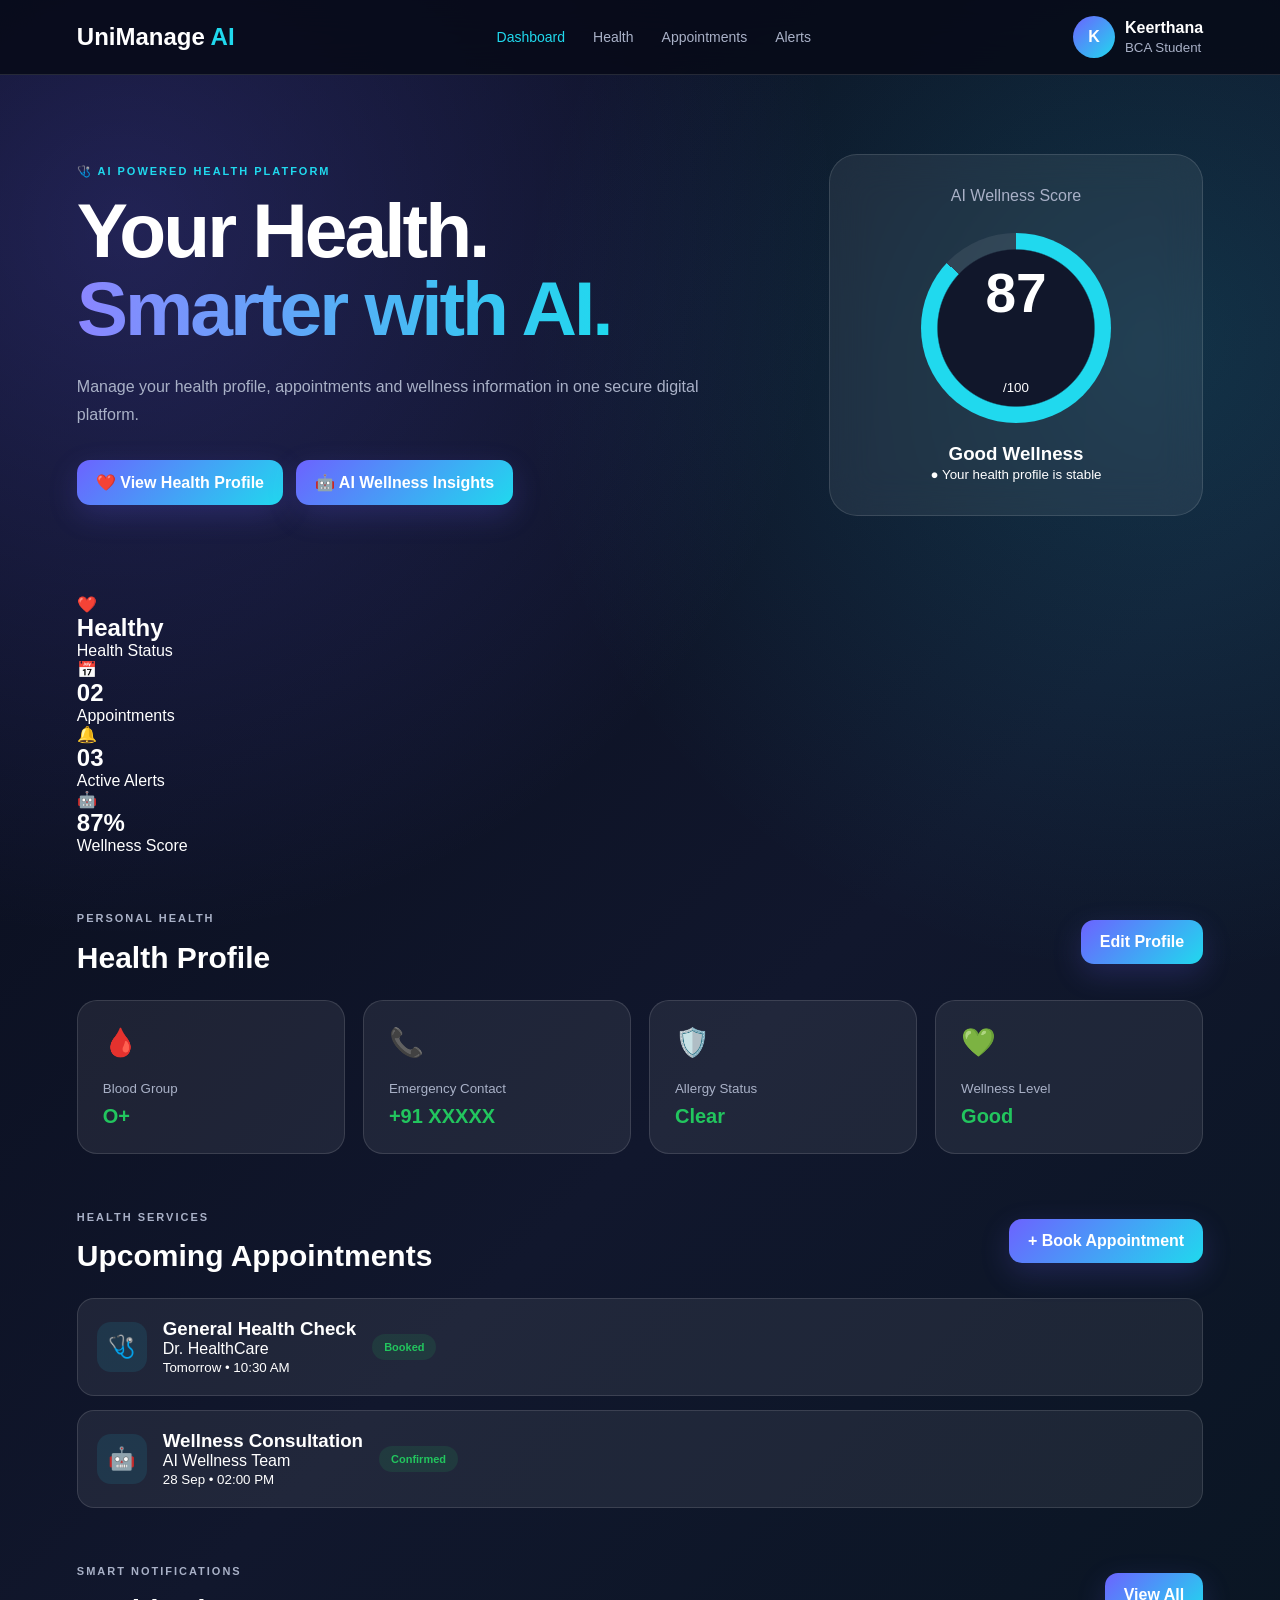
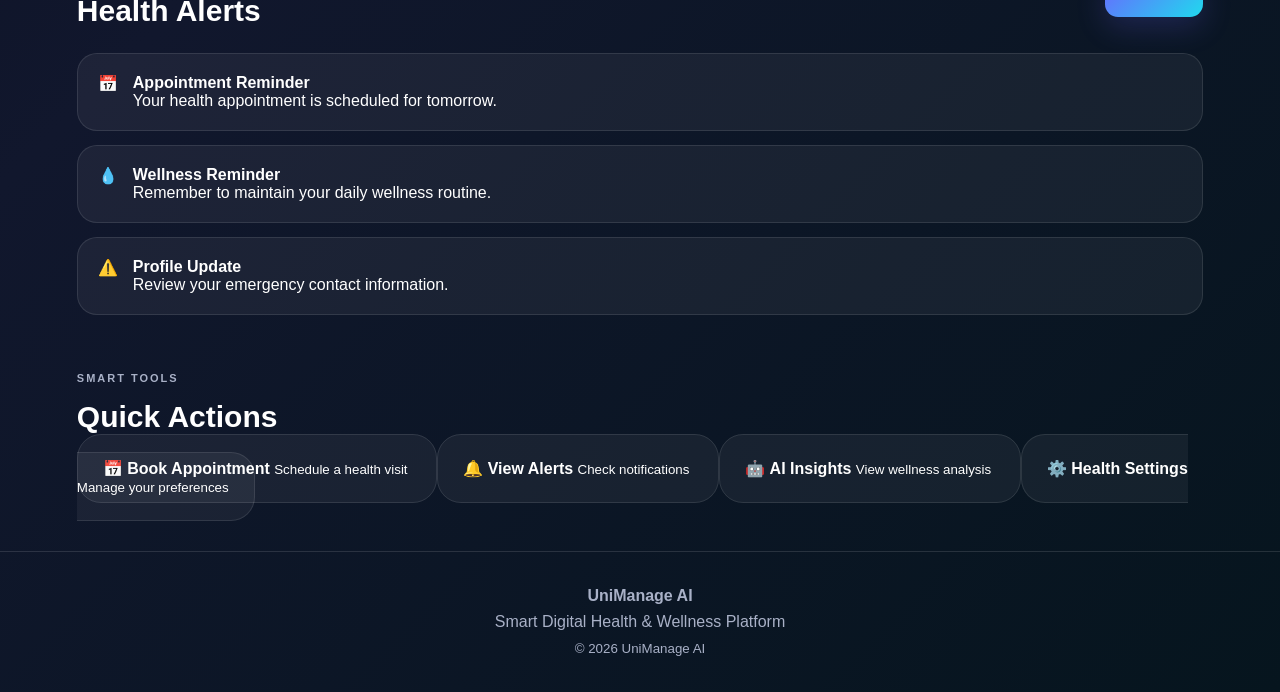
==== index.html @ bf82d54b "Add UniManage AI frontend" ====
<!DOCTYPE html>
<html lang="en">

<head>
    <meta charset="UTF-8">
    <meta name="viewport" content="width=device-width, initial-scale=1.0">

    <title>UniManage AI - Health & Wellness</title>

    <link rel="stylesheet" href="style.css">
</head>

<body>

    <!-- NAVBAR -->
    <nav class="navbar">

        <div class="logo">
            UniManage <span>AI</span>
        </div>

        <div class="nav-links">
            <a href="index.html" class="active">Dashboard</a>
            <a href="health.html">Health</a>
            <a href="appointments.html">Appointments</a>
            <a href="alerts.html">Alerts</a>
        </div>

        <div class="profile">
            <div class="profile-avatar">K</div>

            <div>
                <strong>Keerthana</strong>
                <small>BCA Student</small>
            </div>
        </div>

    </nav>


    <main id="dashboard">

        <!-- HERO -->
        <section class="hero">

            <div class="hero-content">

                <p class="eyebrow">
                    🩺 AI POWERED HEALTH PLATFORM
                </p>

                <h1>
                    Your Health.<br>
                    <span>Smarter with AI.</span>
                </h1>

                <p>
                    Manage your health profile, appointments and
                    wellness information in one secure digital platform.
                </p>

                <div class="hero-buttons">

                    <!-- HEALTH PAGE -->
                    <a href="health.html" class="btn">
                        ❤️ View Health Profile
                    </a>

                    <!-- AI INSIGHTS -->
                    <a href="health.html" class="btn">
                        🤖 AI Wellness Insights
                    </a>

                </div>

            </div>


            <div class="score-card">

                <p>AI Wellness Score</p>

                <div class="score-circle">
                    <strong>87</strong>
                    <small>/100</small>
                </div>

                <h3>Good Wellness</h3>

                <small>
                    ● Your health profile is stable
                </small>

            </div>

        </section>


        <!-- STATS -->
        <section class="stats" id="health">

            <div class="card">
                <span class="icon">❤️</span>
                <h2>Healthy</h2>
                <p>Health Status</p>
            </div>

            <div class="card">
                <span class="icon">📅</span>
                <h2>02</h2>
                <p>Appointments</p>
            </div>

            <div class="card">
                <span class="icon">🔔</span>
                <h2>03</h2>
                <p>Active Alerts</p>
            </div>

            <div class="card">
                <span class="icon">🤖</span>
                <h2>87%</h2>
                <p>Wellness Score</p>
            </div>

        </section>


        <!-- HEALTH PROFILE -->
        <section class="section">

            <div class="section-title">

                <div>
                    <p class="eyebrow">PERSONAL HEALTH</p>
                    <h2>Health Profile</h2>
                </div>

                <a href="health.html" class="btn">
                    Edit Profile
                </a>

            </div>


            <div class="health-grid">

                <div class="health-card">
                    <span>🩸</span>
                    <small>Blood Group</small>
                    <strong>O+</strong>
                </div>

                <div class="health-card">
                    <span>📞</span>
                    <small>Emergency Contact</small>
                    <strong>+91 XXXXX</strong>
                </div>

                <div class="health-card">
                    <span>🛡️</span>
                    <small>Allergy Status</small>
                    <strong>Clear</strong>
                </div>

                <div class="health-card">
                    <span>💚</span>
                    <small>Wellness Level</small>
                    <strong>Good</strong>
                </div>

            </div>

        </section>


        <!-- APPOINTMENTS -->
        <section class="section" id="appointments">

            <div class="section-title">

                <div>
                    <p class="eyebrow">HEALTH SERVICES</p>
                    <h2>Upcoming Appointments</h2>
                </div>

                <a href="appointments.html" class="btn">
                    + Book Appointment
                </a>

            </div>


            <div class="appointment-list">

                <div class="appointment-card">

                    <div class="appointment-icon">
                        🩺
                    </div>

                    <div>
                        <h3>General Health Check</h3>
                        <p>Dr. HealthCare</p>
                        <small>Tomorrow • 10:30 AM</small>
                    </div>

                    <span class="status">
                        Booked
                    </span>

                </div>


                <div class="appointment-card">

                    <div class="appointment-icon">
                        🤖
                    </div>

                    <div>
                        <h3>Wellness Consultation</h3>
                        <p>AI Wellness Team</p>
                        <small>28 Sep • 02:00 PM</small>
                    </div>

                    <span class="status">
                        Confirmed
                    </span>

                </div>

            </div>

        </section>


        <!-- ALERTS -->
        <section class="section" id="alerts">

            <div class="section-title">

                <div>
                    <p class="eyebrow">SMART NOTIFICATIONS</p>
                    <h2>Health Alerts</h2>
                </div>

                <a href="alerts.html" class="btn">
                    View All
                </a>

            </div>


            <div class="alert-list">

                <div class="alert-card">

                    <span>📅</span>

                    <div>
                        <strong>Appointment Reminder</strong>

                        <p>
                            Your health appointment is scheduled for tomorrow.
                        </p>
                    </div>

                </div>


                <div class="alert-card">

                    <span>💧</span>

                    <div>
                        <strong>Wellness Reminder</strong>

                        <p>
                            Remember to maintain your daily wellness routine.
                        </p>
                    </div>

                </div>


                <div class="alert-card">

                    <span>⚠️</span>

                    <div>
                        <strong>Profile Update</strong>

                        <p>
                            Review your emergency contact information.
                        </p>
                    </div>

                </div>

            </div>

        </section>


        <!-- QUICK ACTIONS -->
        <section class="section">

            <div class="section-title">

                <div>
                    <p class="eyebrow">SMART TOOLS</p>
                    <h2>Quick Actions</h2>
                </div>

            </div>


            <div class="quick-grid">

                <a href="appointments.html" class="quick-card">

                    <span>📅</span>

                    <strong>Book Appointment</strong>

                    <small>
                        Schedule a health visit
                    </small>

                </a>


                <a href="alerts.html" class="quick-card">

                    <span>🔔</span>

                    <strong>View Alerts</strong>

                    <small>
                        Check notifications
                    </small>

                </a>


                <a href="health.html" class="quick-card">

                    <span>🤖</span>

                    <strong>AI Insights</strong>

                    <small>
                        View wellness analysis
                    </small>

                </a>


                <a href="health.html" class="quick-card">

                    <span>⚙️</span>

                    <strong>Health Settings</strong>

                    <small>
                        Manage your preferences
                    </small>

                </a>

            </div>

        </section>

    </main>


    <!-- FOOTER -->
    <footer>

        <strong>UniManage AI</strong>

        <p>
            Smart Digital Health & Wellness Platform
        </p>

        <small>
            © 2026 UniManage AI
        </small>

    </footer>


    <script src="script.js"></script>

</body>

</html>
---- style.css ----
/* =========================================================
   UNIMANAGE AI - COMPLETE STYLE.CSS
   Dashboard + Health + Wellness + Login + Mobile App UI
   ========================================================= */

* {
    margin: 0;
    padding: 0;
    box-sizing: border-box;
}

:root {
    --bg: #070b18;
    --card: rgba(255,255,255,0.07);
    --border: rgba(255,255,255,0.12);
    --primary: #6c63ff;
    --cyan: #20d9ee;
    --green: #22c55e;
    --orange: #f59e0b;
    --text: #ffffff;
    --muted: #a9b1c7;
}

html {
    scroll-behavior: smooth;
}

body {
    font-family: "Segoe UI", Arial, sans-serif;

    background:
        radial-gradient(
            circle at 10% 10%,
            rgba(108,99,255,.25),
            transparent 30%
        ),
        radial-gradient(
            circle at 90% 15%,
            rgba(32,217,238,.15),
            transparent 28%
        ),
        linear-gradient(
            135deg,
            #070b18,
            #11172d,
            #06151e
        );

    color: var(--text);

    min-height: 100vh;

    overflow-x: hidden;
}


/* =========================================================
   NAVBAR
   ========================================================= */

.navbar {
    height: 75px;

    padding: 0 6%;

    display: flex;
    align-items: center;
    justify-content: space-between;

    position: sticky;
    top: 0;

    z-index: 1000;

    background: rgba(7,11,24,.88);

    backdrop-filter: blur(18px);

    border-bottom: 1px solid var(--border);
}

.logo {
    font-size: 24px;
    font-weight: 800;
}

.logo span {
    color: var(--cyan);
}

.nav-links {
    display: flex;
    gap: 28px;
}

.nav-links a {
    color: var(--muted);
    text-decoration: none;
    font-size: 14px;
    transition: .3s;
}

.nav-links a:hover,
.nav-links a.active {
    color: var(--cyan);
}


/* =========================================================
   PROFILE
   ========================================================= */

.profile {
    display: flex;
    align-items: center;
    gap: 10px;
}

.profile small {
    display: block;
    color: var(--muted);
    margin-top: 3px;
}

.profile-avatar,
.user-avatar {
    display: flex;
    align-items: center;
    justify-content: center;

    border-radius: 50%;

    font-weight: 800;

    background:
        linear-gradient(
            135deg,
            var(--primary),
            var(--cyan)
        );
}

.profile-avatar {
    width: 42px;
    height: 42px;
}

.user-avatar {
    width: 55px;
    height: 55px;
    font-size: 21px;
}


/* =========================================================
   MAIN CONTAINER
   ========================================================= */

main {
    width: 88%;
    max-width: 1400px;

    margin: 0 auto;

    padding: 0;

    box-sizing: border-box;
}

.container {
    width: 100%;
}


/* =========================================================
   HERO
   ========================================================= */

.hero {
    min-height: 520px;

    display: grid;

    grid-template-columns:
        1.5fr .8fr;

    align-items: center;

    gap: 50px;

    padding: 70px 0;
}

.eyebrow,
.small-label {
    color: var(--cyan);

    font-size: 11px;

    font-weight: 800;

    letter-spacing: 2px;
}

.eyebrow {
    margin-bottom: 13px;
}

.hero h1 {
    font-size: clamp(45px,6vw,78px);

    line-height: 1.02;

    letter-spacing: -3px;

    margin-bottom: 25px;
}

.hero h1 span {
    background:
        linear-gradient(
            90deg,
            #8b85ff,
            var(--cyan)
        );

    -webkit-background-clip: text;

    -webkit-text-fill-color: transparent;
}

.hero-content > p:not(.eyebrow) {
    max-width: 650px;

    color: var(--muted);

    line-height: 1.8;

    font-size: 16px;
}

.hero-buttons {
    display: flex;

    gap: 13px;

    flex-wrap: wrap;

    margin-top: 30px;
}


/* =========================================================
   BUTTON
   ========================================================= */

.btn {
    display: inline-flex;

    align-items: center;

    justify-content: center;

    border: 0;

    padding: 13px 19px;

    border-radius: 13px;

    color: white;

    font-weight: 700;

    cursor: pointer;

    text-decoration: none;

    background:
        linear-gradient(
            135deg,
            var(--primary),
            var(--cyan)
        );

    box-shadow:
        0 10px 30px
        rgba(108,99,255,.2);

    transition: .3s;
}

.btn:hover {
    transform: translateY(-3px);

    box-shadow:
        0 15px 35px
        rgba(32,217,238,.2);
}


/* =========================================================
   DASHBOARD WELCOME
   ========================================================= */

.dashboard-welcome {
    position: relative;

    overflow: hidden;

    margin-top: 30px;

    padding: 32px;

    border-radius: 28px;

    display: flex;

    justify-content: space-between;

    align-items: center;

    gap: 25px;

    background:
        linear-gradient(
            135deg,
            rgba(37,99,235,.35),
            rgba(6,182,212,.15),
            rgba(124,58,237,.22)
        );

    border: 1px solid
        rgba(0,210,255,.25);

    box-shadow:
        0 20px 50px
        rgba(0,0,0,.20);
}

.dashboard-welcome::before {
    content: "";

    position: absolute;

    width: 180px;
    height: 180px;

    right: -60px;
    top: -70px;

    border-radius: 50%;

    background:
        rgba(0,217,255,.16);

    filter: blur(10px);
}

.dashboard-welcome h1 {
    position: relative;

    margin: 10px 0;

    font-size: 36px;
}

.dashboard-welcome p {
    position: relative;

    color: #cbd5e1;

    line-height: 1.6;
}

.dashboard-user {
    display: flex;

    align-items: center;

    gap: 12px;

    min-width: 180px;
}

.dashboard-user span {
    display: block;

    margin-top: 5px;

    opacity: .7;

    font-size: 13px;
}


/* =========================================================
   SECTIONS
   ========================================================= */

.section {
    margin-top: 55px;

    margin-bottom: 55px;
}

.section-title {
    display: flex;

    justify-content: space-between;

    align-items: center;

    gap: 20px;

    margin-bottom: 25px;
}

.section-title h2 {
    font-size: 30px;

    margin-top: 5px;
}

.section-title p {
    color: var(--muted);

    line-height: 1.6;
}


/* =========================================================
   DASHBOARD STATS
   ========================================================= */

.dashboard-stats {
    display: grid;

    grid-template-columns:
        repeat(4,1fr);

    gap: 18px;

    margin-top: 25px;
}

.stat-card {
    position: relative;

    overflow: hidden;

    min-height: 105px;

    padding: 22px;

    border-radius: 22px;

    display: flex;

    align-items: center;

    gap: 16px;

    background:
        rgba(255,255,255,.06);

    border:
        1px solid
        rgba(255,255,255,.10);

    backdrop-filter:
        blur(16px);

    transition: .25s ease;
}

.stat-card:hover {
    transform: translateY(-6px);

    border-color:
        rgba(0,217,255,.45);

    box-shadow:
        0 15px 35px
        rgba(0,0,0,.20);
}

.stat-icon {
    width: 52px;
    height: 52px;

    display: flex;

    align-items: center;
    justify-content: center;

    border-radius: 16px;

    background:
        rgba(255,255,255,.08);

    font-size: 26px;

    flex-shrink: 0;
}

.stat-card strong {
    display: block;

    font-size: 19px;

    margin-bottom: 5px;
}

.stat-card span {
    display: block;

    opacity: .65;

    font-size: 13px;
}


/* =========================================================
   MODULE GRID
   ========================================================= */

.module-grid {
    display: grid;

    grid-template-columns:
        repeat(3,1fr);

    gap: 22px;

    margin-top: 25px;
}

.module-link {
    display: block;

    color: inherit;

    text-decoration: none;

    min-height: 190px;

    padding: 25px;

    transition: .3s;
}

.module-link:hover {
    transform: translateY(-7px);

    border-color:
        rgba(0,220,255,.6);

    box-shadow:
        0 15px 35px
        rgba(0,0,0,.25);
}

.module-arrow {
    display: inline-block;

    margin-top: 15px;

    color: #00d9ff;

    font-weight: 700;
}


/* =========================================================
   QUICK CARDS
   ========================================================= */

.quick-card {
    position: relative;

    overflow: hidden;

    padding: 25px;

    border-radius: 24px;

    background:
        rgba(255,255,255,.055);

    border:
        1px solid
        rgba(255,255,255,.10);

    backdrop-filter:
        blur(14px);

    color: white;

    text-decoration: none;

    transition: .25s ease;
}

.quick-card:hover {
    transform: translateY(-7px);

    border-color:
        rgba(0,217,255,.45);

    box-shadow:
        0 18px 40px
        rgba(0,0,0,.22);
}

.quick-icon {
    width: 58px;
    height: 58px;

    display: flex;

    align-items: center;
    justify-content: center;

    border-radius: 18px;

    background:
        linear-gradient(
            135deg,
            rgba(37,99,235,.30),
            rgba(6,182,212,.20)
        );

    font-size: 28px;

    margin-bottom: 18px;
}

.quick-card h3 {
    margin-bottom: 8px;
}

.quick-card p {
    opacity: .68;

    line-height: 1.6;

    font-size: 14px;
}


/* =========================================================
   AI CARD
   ========================================================= */

.ai-card {
    position: relative;

    overflow: hidden;

    display: flex;

    align-items: flex-start;

    gap: 20px;

    padding: 28px;

    border-radius: 26px;

    background:
        linear-gradient(
            135deg,
            rgba(124,58,237,.20),
            rgba(6,182,212,.12)
        );

    border:
        1px solid
        rgba(255,255,255,.12);

    box-shadow:
        0 18px 45px
        rgba(0,0,0,.18);
}

.ai-icon {
    width: 58px;
    height: 58px;

    display: flex;

    align-items: center;
    justify-content: center;

    border-radius: 18px;

    background:
        rgba(255,255,255,.10);

    font-size: 28px;

    flex-shrink: 0;
}

.ai-card h2 {
    margin: 5px 0 10px;
}

.ai-card p {
    line-height: 1.7;

    opacity: .75;
}


/* =========================================================
   ALERTS
   ========================================================= */

.alert-list {
    display: grid;

    gap: 14px;
}

.alert-card {
    display: flex;

    align-items: flex-start;

    gap: 15px;

    padding: 20px;

    border-radius: 20px;

    background:
        rgba(255,255,255,.055);

    border:
        1px solid
        rgba(255,255,255,.10);

    transition: .25s ease;
}

.alert-card:hover {
    transform: translateX(5px);

    border-color:
        rgba(0,217,255,.35);
}

.alert-icon {
    width: 46px;
    height: 46px;

    display: flex;

    align-items: center;
    justify-content: center;

    border-radius: 14px;

    background:
        rgba(255,255,255,.08);

    font-size: 22px;

    flex-shrink: 0;
}

.alert-content h3 {
    margin-bottom: 6px;
}

.alert-content p {
    color: var(--muted);

    line-height: 1.5;
}

.alert-priority {
    display: inline-block;

    margin-top: 8px;

    padding: 5px 10px;

    border-radius: 20px;

    background:
        rgba(255,255,255,.08);

    font-size: 12px;
}


/* =========================================================
   FOOTER
   ========================================================= */

footer {
    padding: 35px 6%;

    text-align: center;

    color: var(--muted);

    border-top:
        1px solid
        var(--border);
}

footer p {
    margin: 8px 0;
}


/* =========================================================
   SCORE CARD
   ========================================================= */

.score-card {
    padding: 32px;

    border-radius: 28px;

    text-align: center;

    background: var(--card);

    border:
        1px solid
        var(--border);

    backdrop-filter:
        blur(20px);
}

.score-card > p {
    color: var(--muted);
}

.score-circle {
    width: 190px;
    height: 190px;

    margin: 28px auto 20px;

    border-radius: 50%;

    display: grid;

    place-items: center;

    background:
        radial-gradient(
            circle,
            #11172b 58%,
            transparent 59%
        ),
        conic-gradient(
            var(--cyan) 0 87%,
            rgba(255,255,255,.08) 87%
        );
}

.score-circle strong {
    font-size: 55px;
}


/* =========================================================
   OLD HEALTH CARDS
   ========================================================= */

.health-grid {
    display: grid;

    grid-template-columns:
        repeat(4,1fr);

    gap: 18px;
}

.health-card {
    padding: 25px;

    border-radius: 20px;

    background: var(--card);

    border:
        1px solid
        var(--border);

    transition: .3s;
}

.health-card:hover {
    transform: translateY(-5px);

    border-color:
        rgba(32,217,238,.35);
}

.health-card > span {
    display: block;

    font-size: 28px;

    margin-bottom: 20px;
}

.health-card small {
    color: var(--muted);
}

.health-card strong {
    display: block;

    margin-top: 8px;

    font-size: 20px;

    color: var(--green);
}


/* =========================================================
   APPOINTMENT CARDS
   ========================================================= */

.appointment-list {
    display: grid;

    gap: 14px;
}

.appointment-card {
    display: flex;

    align-items: center;

    gap: 16px;

    padding: 19px;

    border-radius: 17px;

    background: var(--card);

    border:
        1px solid
        var(--border);

    transition: .3s;
}

.appointment-icon {
    width: 50px;
    height: 50px;

    display: grid;

    place-items: center;

    border-radius: 14px;

    background:
        rgba(32,217,238,.1);

    font-size: 22px;
}

.status {
    padding: 7px 12px;

    border-radius: 20px;

    color: var(--green);

    background:
        rgba(34,197,94,.12);

    font-size: 11px;

    font-weight: 700;
}


/* =========================================================
   LOGIN PAGE
   ========================================================= */

.login-page {
    min-height: 100vh;

    background:
        radial-gradient(
            circle at 10% 20%,
            rgba(0,174,255,.25),
            transparent 30%
        ),
        radial-gradient(
            circle at 90% 80%,
            rgba(120,60,255,.35),
            transparent 35%
        ),
        linear-gradient(
            135deg,
            #050b24,
            #071b4d 50%,
            #111044
        );

    color: white;
}

.login-container {
    width: min(1050px,95%);

    display: grid;

    grid-template-columns:
        1fr 430px;

    gap: 50px;

    align-items: center;

    margin: auto;
}

.login-info {
    padding: 30px;
}

.login-label {
    color: #00d9ff;

    font-size: 14px;

    font-weight: 700;

    letter-spacing: 3px;
}

.login-info h1 {
    font-size:
        clamp(45px,6vw,78px);

    line-height: .95;

    margin: 15px 0;
}

.login-info h1 span {
    color: #00d9ff;
}

.login-description {
    max-width: 500px;

    color: #b8c8e8;

    font-size: 17px;

    line-height: 1.7;
}

.login-features {
    margin-top: 30px;

    display: flex;

    flex-wrap: wrap;

    gap: 12px;
}

.login-features div {
    padding: 10px 16px;

    border-radius: 30px;

    background:
        rgba(255,255,255,.08);

    border:
        1px solid
        rgba(255,255,255,.1);
}

.login-card {
    background:
        rgba(255,255,255,.97);

    color: #172044;

    border-radius: 24px;

    padding: 38px;

    box-shadow:
        0 30px 80px
        rgba(0,0,0,.45);
}

.login-card-header {
    text-align: center;

    margin-bottom: 28px;
}

.login-logo {
    width: 60px;
    height: 60px;

    margin: auto;

    display: flex;

    align-items: center;
    justify-content: center;

    border-radius: 18px;

    background:
        linear-gradient(
            135deg,
            #5630e8,
            #00bfff
        );

    font-size: 30px;
}

.login-card h2 {
    margin: 15px 0 5px;
}

.login-card-header p {
    color: #7a8299;
}

.input-group {
    margin-bottom: 20px;
}

.input-group label {
    display: block;

    font-weight: 600;

    margin-bottom: 8px;
}

.input-group input {
    width: 100%;

    padding: 14px 15px;

    border:
        1px solid
        #d9deea;

    border-radius: 10px;

    outline: none;

    font-size: 15px;
}

.input-group input:focus {
    border-color: #5141e5;

    box-shadow:
        0 0 0 3px
        rgba(81,65,229,.1);
}

.login-btn {
    width: 100%;

    border: none;

    padding: 15px;

    border-radius: 10px;

    background:
        linear-gradient(
            90deg,
            #5034e8,
            #168dff
        );

    color: white;

    font-size: 16px;

    font-weight: 700;

    cursor: pointer;
}


/* =========================================================
   MOBILE BOTTOM NAVIGATION
   ========================================================= */

.mobile-bottom-nav {
    display: none;
}


/* =========================================================
   TABLET
   ========================================================= */

@media (max-width: 1000px) {

    .hero {
        grid-template-columns: 1fr;
    }

    .score-card {
        max-width: 420px;

        width: 100%;

        margin: auto;
    }

    .dashboard-stats,
    .health-grid {
        grid-template-columns:
            repeat(2,1fr);
    }

    .module-grid {
        grid-template-columns:
            repeat(2,1fr);
    }

}


/* =========================================================
   MOBILE
   ========================================================= */

@media (max-width: 700px) {

    body {
        padding-bottom: 90px;
    }

    .navbar {
        height: 65px;

        padding: 0 4%;
    }

    .nav-links {
        display: none;
    }

    .profile small {
        display: none;
    }

    main {
        width: 92%;

        max-width: 100%;

        padding:
            0 0 30px;
    }

    .dashboard-welcome {
        margin-top: 20px;

        padding: 22px;

        border-radius: 23px;

        flex-direction: column;

        align-items: flex-start;
    }

    .dashboard-welcome h1 {
        font-size: 27px;
    }

    .dashboard-user {
        min-width: 0;
    }

    .dashboard-stats {
        grid-template-columns: 1fr;

        gap: 12px;
    }

    .module-grid {
        grid-template-columns: 1fr;

        gap: 14px;
    }

    .quick-card {
        padding: 21px;

        border-radius: 20px;
    }

    .section {
        margin-top: 40px;

        margin-bottom: 40px;
    }

    .section-title h2 {
        font-size: 23px;
    }

    .ai-card {
        padding: 20px;

        gap: 14px;

        border-radius: 22px;
    }

    .ai-icon {
        width: 48px;
        height: 48px;

        font-size: 23px;
    }

    .alert-card {
        padding: 16px;
    }


    /* -----------------------------------------
       MOBILE BOTTOM NAV
       ----------------------------------------- */

    .mobile-bottom-nav {
        position: fixed;

        left: 10px;

        right: 10px;

        bottom: 10px;

        height: 68px;

        display: flex;

        align-items: center;

        justify-content: space-around;

        background:
            rgba(15,23,42,.95);

        border:
            1px solid
            rgba(255,255,255,.12);

        border-radius: 22px;

        backdrop-filter:
            blur(20px);

        box-shadow:
            0 10px 35px
            rgba(0,0,0,.35);

        z-index: 9999;
    }

    .mobile-bottom-nav a {
        display: flex;

        flex-direction: column;

        align-items: center;

        justify-content: center;
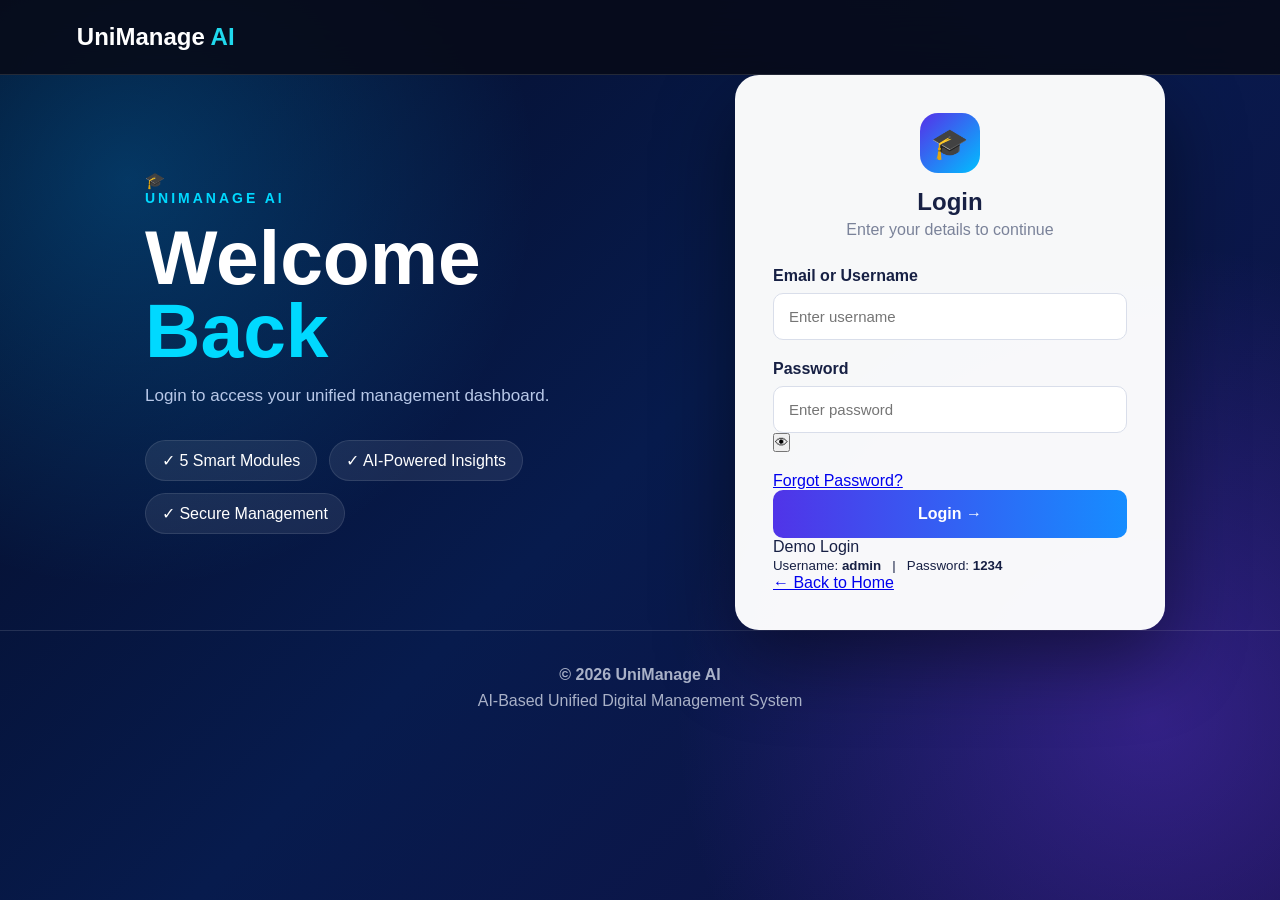
==== commit 18b958c6: "Redirect to login and change page title Redirects to login page and updates title." ====
--- a/index.html
+++ b/index.html
@@ -5,395 +5,14 @@
     <meta charset="UTF-8">
     <meta name="viewport" content="width=device-width, initial-scale=1.0">
 
-    <title>UniManage AI - Health & Wellness</title>
+    <title>UniManage AI</title>
 
-    <link rel="stylesheet" href="style.css">
+    <script>
+        window.location.href = "login.html";
+    </script>
 </head>
 
 <body>
-
-    <!-- NAVBAR -->
-    <nav class="navbar">
-
-        <div class="logo">
-            UniManage <span>AI</span>
-        </div>
-
-        <div class="nav-links">
-            <a href="index.html" class="active">Dashboard</a>
-            <a href="health.html">Health</a>
-            <a href="appointments.html">Appointments</a>
-            <a href="alerts.html">Alerts</a>
-        </div>
-
-        <div class="profile">
-            <div class="profile-avatar">K</div>
-
-            <div>
-                <strong>Keerthana</strong>
-                <small>BCA Student</small>
-            </div>
-        </div>
-
-    </nav>
-
-
-    <main id="dashboard">
-
-        <!-- HERO -->
-        <section class="hero">
-
-            <div class="hero-content">
-
-                <p class="eyebrow">
-                    🩺 AI POWERED HEALTH PLATFORM
-                </p>
-
-                <h1>
-                    Your Health.<br>
-                    <span>Smarter with AI.</span>
-                </h1>
-
-                <p>
-                    Manage your health profile, appointments and
-                    wellness information in one secure digital platform.
-                </p>
-
-                <div class="hero-buttons">
-
-                    <!-- HEALTH PAGE -->
-                    <a href="health.html" class="btn">
-                        ❤️ View Health Profile
-                    </a>
-
-                    <!-- AI INSIGHTS -->
-                    <a href="health.html" class="btn">
-                        🤖 AI Wellness Insights
-                    </a>
-
-                </div>
-
-            </div>
-
-
-            <div class="score-card">
-
-                <p>AI Wellness Score</p>
-
-                <div class="score-circle">
-                    <strong>87</strong>
-                    <small>/100</small>
-                </div>
-
-                <h3>Good Wellness</h3>
-
-                <small>
-                    ● Your health profile is stable
-                </small>
-
-            </div>
-
-        </section>
-
-
-        <!-- STATS -->
-        <section class="stats" id="health">
-
-            <div class="card">
-                <span class="icon">❤️</span>
-                <h2>Healthy</h2>
-                <p>Health Status</p>
-            </div>
-
-            <div class="card">
-                <span class="icon">📅</span>
-                <h2>02</h2>
-                <p>Appointments</p>
-            </div>
-
-            <div class="card">
-                <span class="icon">🔔</span>
-                <h2>03</h2>
-                <p>Active Alerts</p>
-            </div>
-
-            <div class="card">
-                <span class="icon">🤖</span>
-                <h2>87%</h2>
-                <p>Wellness Score</p>
-            </div>
-
-        </section>
-
-
-        <!-- HEALTH PROFILE -->
-        <section class="section">
-
-            <div class="section-title">
-
-                <div>
-                    <p class="eyebrow">PERSONAL HEALTH</p>
-                    <h2>Health Profile</h2>
-                </div>
-
-                <a href="health.html" class="btn">
-                    Edit Profile
-                </a>
-
-            </div>
-
-
-            <div class="health-grid">
-
-                <div class="health-card">
-                    <span>🩸</span>
-                    <small>Blood Group</small>
-                    <strong>O+</strong>
-                </div>
-
-                <div class="health-card">
-                    <span>📞</span>
-                    <small>Emergency Contact</small>
-                    <strong>+91 XXXXX</strong>
-                </div>
-
-                <div class="health-card">
-                    <span>🛡️</span>
-                    <small>Allergy Status</small>
-                    <strong>Clear</strong>
-                </div>
-
-                <div class="health-card">
-                    <span>💚</span>
-                    <small>Wellness Level</small>
-                    <strong>Good</strong>
-                </div>
-
-            </div>
-
-        </section>
-
-
-        <!-- APPOINTMENTS -->
-        <section class="section" id="appointments">
-
-            <div class="section-title">
-
-                <div>
-                    <p class="eyebrow">HEALTH SERVICES</p>
-                    <h2>Upcoming Appointments</h2>
-                </div>
-
-                <a href="appointments.html" class="btn">
-                    + Book Appointment
-                </a>
-
-            </div>
-
-
-            <div class="appointment-list">
-
-                <div class="appointment-card">
-
-                    <div class="appointment-icon">
-                        🩺
-                    </div>
-
-                    <div>
-                        <h3>General Health Check</h3>
-                        <p>Dr. HealthCare</p>
-                        <small>Tomorrow • 10:30 AM</small>
-                    </div>
-
-                    <span class="status">
-                        Booked
-                    </span>
-
-                </div>
-
-
-                <div class="appointment-card">
-
-                    <div class="appointment-icon">
-                        🤖
-                    </div>
-
-                    <div>
-                        <h3>Wellness Consultation</h3>
-                        <p>AI Wellness Team</p>
-                        <small>28 Sep • 02:00 PM</small>
-                    </div>
-
-                    <span class="status">
-                        Confirmed
-                    </span>
-
-                </div>
-
-            </div>
-
-        </section>
-
-
-        <!-- ALERTS -->
-        <section class="section" id="alerts">
-
-            <div class="section-title">
-
-                <div>
-                    <p class="eyebrow">SMART NOTIFICATIONS</p>
-                    <h2>Health Alerts</h2>
-                </div>
-
-                <a href="alerts.html" class="btn">
-                    View All
-                </a>
-
-            </div>
-
-
-            <div class="alert-list">
-
-                <div class="alert-card">
-
-                    <span>📅</span>
-
-                    <div>
-                        <strong>Appointment Reminder</strong>
-
-                        <p>
-                            Your health appointment is scheduled for tomorrow.
-                        </p>
-                    </div>
-
-                </div>
-
-
-                <div class="alert-card">
-
-                    <span>💧</span>
-
-                    <div>
-                        <strong>Wellness Reminder</strong>
-
-                        <p>
-                            Remember to maintain your daily wellness routine.
-                        </p>
-                    </div>
-
-                </div>
-
-
-                <div class="alert-card">
-
-                    <span>⚠️</span>
-
-                    <div>
-                        <strong>Profile Update</strong>
-
-                        <p>
-                            Review your emergency contact information.
-                        </p>
-                    </div>
-
-                </div>
-
-            </div>
-
-        </section>
-
-
-        <!-- QUICK ACTIONS -->
-        <section class="section">
-
-            <div class="section-title">
-
-                <div>
-                    <p class="eyebrow">SMART TOOLS</p>
-                    <h2>Quick Actions</h2>
-                </div>
-
-            </div>
-
-
-            <div class="quick-grid">
-
-                <a href="appointments.html" class="quick-card">
-
-                    <span>📅</span>
-
-                    <strong>Book Appointment</strong>
-
-                    <small>
-                        Schedule a health visit
-                    </small>
-
-                </a>
-
-
-                <a href="alerts.html" class="quick-card">
-
-                    <span>🔔</span>
-
-                    <strong>View Alerts</strong>
-
-                    <small>
-                        Check notifications
-                    </small>
-
-                </a>
-
-
-                <a href="health.html" class="quick-card">
-
-                    <span>🤖</span>
-
-                    <strong>AI Insights</strong>
-
-                    <small>
-                        View wellness analysis
-                    </small>
-
-                </a>
-
-
-                <a href="health.html" class="quick-card">
-
-                    <span>⚙️</span>
-
-                    <strong>Health Settings</strong>
-
-                    <small>
-                        Manage your preferences
-                    </small>
-
-                </a>
-
-            </div>
-
-        </section>
-
-    </main>
-
-
-    <!-- FOOTER -->
-    <footer>
-
-        <strong>UniManage AI</strong>
-
-        <p>
-            Smart Digital Health & Wellness Platform
-        </p>
-
-        <small>
-            © 2026 UniManage AI
-        </small>
-
-    </footer>
-
-
-    <script src="script.js"></script>
-
 </body>
 
-</html>+</html>
